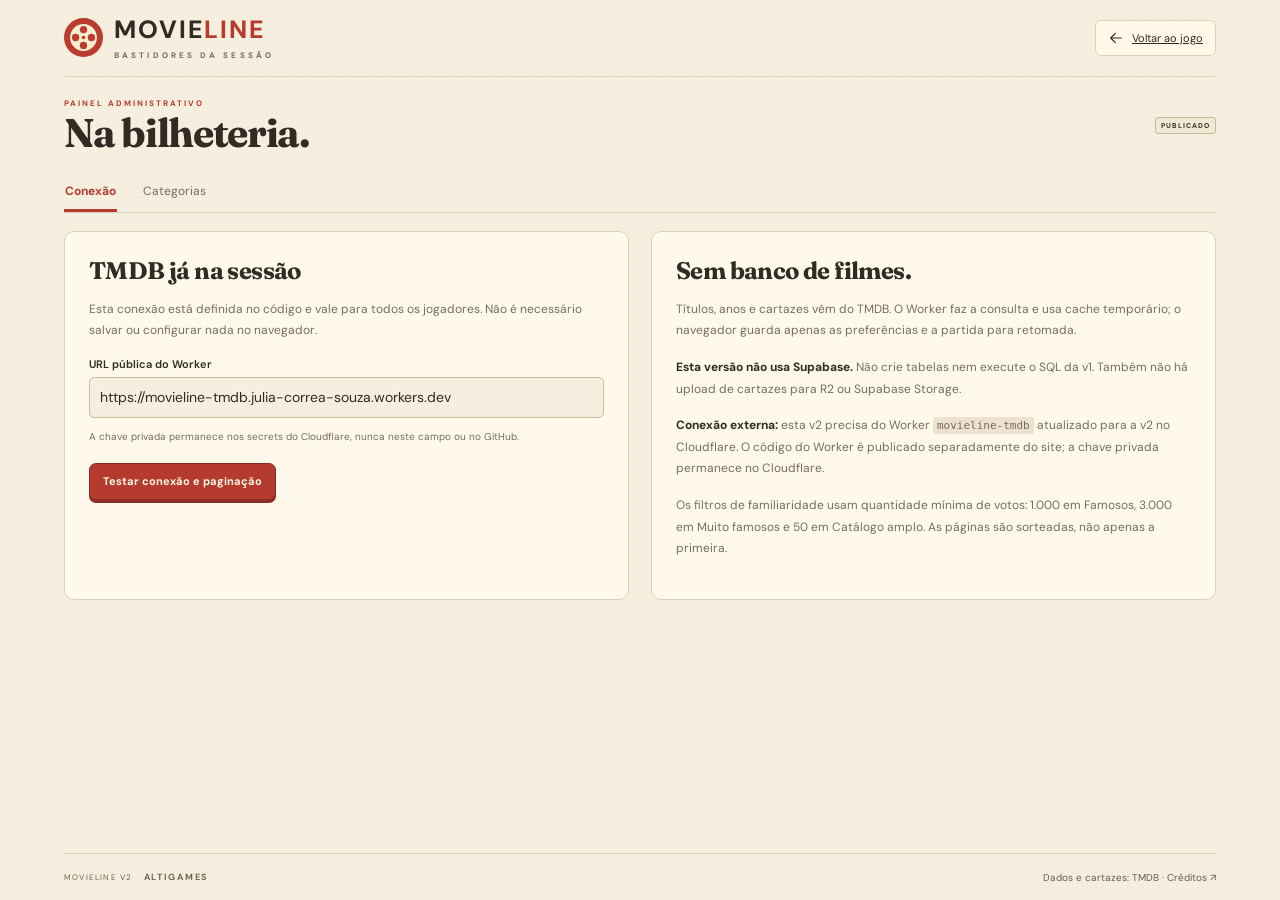
==== admin.html @ 1326c1f0 "primeira versao" ====
<!doctype html>
<html lang="pt-BR"><head><meta charset="utf-8"><meta name="viewport" content="width=device-width, initial-scale=1"><meta name="theme-color" content="#f6efdf"><title>Bilheteria - Admin Movieline</title><link rel="icon" href="./assets/favicon.svg"><link rel="stylesheet" href="./styles.css"><link rel="stylesheet" href="./admin.css"><link href="https://fonts.googleapis.com/css2?family=DM+Sans:wght@400;500;600;700&family=Fraunces:opsz,wght@9..144,600;9..144,700&display=swap" rel="stylesheet"><script type="module" src="./js/admin.js"></script></head>
<body class="admin-body"><div class="app-shell"><header class="site-header"><a class="brand" href="./index.html"><img src="./assets/favicon.svg" width="36" height="36" alt=""><span>MOVIE<span class="brand-red">LINE</span><small>BASTIDORES DA SESSÃO</small></span></a><a class="outline-button" href="./index.html"><span data-icon="arrow-left"></span>Voltar ao jogo</a></header><main class="admin-main"><div class="admin-heading"><div><div class="eyebrow">PAINEL ADMINISTRATIVO</div><h1>Na bilheteria.</h1></div><span class="mode-badge" id="admin-mode">PUBLICADO</span></div>
<div class="admin-tabs" role="tablist"><button role="tab" aria-selected="true" data-tab="connection">Conexão</button><button role="tab" aria-selected="false" data-tab="categories">Categorias</button></div>
<div class="admin-content">
<section class="admin-tab" id="tab-connection"><div class="admin-grid"><div class="admin-card"><h2>TMDB já na sessão</h2><p>Esta conexão está definida no código e vale para todos os jogadores. Não é necessário salvar ou configurar nada no navegador.</p><label class="readonly-label" for="proxy-url">URL pública do Worker</label><input id="proxy-url" type="url" readonly aria-readonly="true"><p class="connection-note">A chave privada permanece nos secrets do Cloudflare, nunca neste campo ou no GitHub.</p><div class="admin-button-row"><button class="primary-button" id="test-connection" type="button">Testar conexão e paginação</button></div><div id="connection-status" class="admin-status" role="status"></div><p id="rate-limit-status" class="catalog-warning" hidden></p></div>
<div class="admin-card"><h2>Sem banco de filmes.</h2><p>Títulos, anos e cartazes vêm do TMDB. O Worker faz a consulta e usa cache temporário; o navegador guarda apenas as preferências e a partida para retomada.</p><p><strong>Esta versão não usa Supabase.</strong> Não crie tabelas nem execute o SQL da v1. Também não há upload de cartazes para R2 ou Supabase Storage.</p><p><strong>Conexão externa:</strong> esta v2 precisa do Worker <code>movieline-tmdb</code> atualizado para a v2 no Cloudflare. O código do Worker é publicado separadamente do site; a chave privada permanece no Cloudflare.</p><p>Os filtros de familiaridade usam quantidade mínima de votos: 1.000 em Famosos, 3.000 em Muito famosos e 50 em Catálogo amplo. As páginas são sorteadas, não apenas a primeira.</p></div></div></section>
<section class="admin-tab" id="tab-categories" hidden><div class="catalog-warning" id="catalog-warning"></div><div class="admin-button-row category-admin-tools"><button class="primary-button" id="new-category">+ Nova categoria</button><button class="outline-button" id="seed-categories">Adicionar publicadas ausentes</button><button class="outline-button" id="export-categories">Exportar categories.json</button><label class="outline-button file-label">Importar JSON<input id="import-categories" type="file" accept="application/json,.json" hidden></label><button class="outline-button" id="reset-preview">Descartar prévia local</button><input id="category-search" type="search" placeholder="Buscar categoria" aria-label="Buscar categoria"></div><div class="admin-category-list" id="admin-category-list"></div></section>
</div><div class="admin-status" id="admin-status" role="status"></div></main><footer class="site-footer"><span class="footer-brand">MOVIELINE V2 <b>ALTIGAMES</b></span><button class="credits-trigger" id="credits-button">Dados e cartazes: TMDB · Créditos &#8599;</button></footer></div>
<dialog class="info-dialog" id="admin-dialog"><button class="dialog-close icon-button" id="close-dialog" aria-label="Fechar"><span data-icon="close"></span></button><div id="admin-dialog-content"></div></dialog><div class="toast" id="toast" role="status" hidden></div>
<noscript>Ative o JavaScript para usar o painel.</noscript></body></html>
---- styles.css ----
@charset "UTF-8";
:root{--paper:#f6efdf;--cream:#fff9ec;--ink:#342a24;--muted:#776c5e;--red:#b43b2e;--red-dark:#8b2d25;--gold:#d1a147;--line:#ded1b9;--mint:#dce5d6;--green:#315e4b;--shadow:0 6px 0 #ded1b8;--display:'Fraunces',Georgia,serif;--body:'DM Sans',Arial,sans-serif;--card-width:146px;--slot-width:116px;--track-height:284px}
*{box-sizing:border-box}html,body{margin:0;width:100%;height:100%;color:var(--ink);background:var(--paper)}body{font-family:var(--body);font-size:14px;background-image:radial-gradient(#b69c7320 .6px,transparent .6px);background-size:5px 5px;overflow:hidden}button,input,select,textarea{font:inherit}button,a,input,select,textarea{-webkit-tap-highlight-color:transparent}button{color:inherit;cursor:pointer}a{color:inherit}button{border:0;background:none}button:disabled{cursor:not-allowed;opacity:.45}button:focus-visible,a:focus-visible,input:focus-visible,select:focus-visible,textarea:focus-visible,[tabindex]:focus-visible{outline:3px solid #2c705c;outline-offset:4px}button,a,input{touch-action:manipulation}button{transition:background .16s,box-shadow .16s,opacity .16s,transform .16s}button:active:not(:disabled){transform:translateY(1px)}[hidden]{display:none!important}.icon{width:20px;height:20px;display:block;flex-shrink:0;stroke:currentColor;stroke-width:1.7;fill:none;stroke-linecap:round;stroke-linejoin:round}span[data-icon]{display:inline-flex;vertical-align:middle}.app-shell{height:100vh;height:100dvh;max-width:1536px;margin:0 auto;display:flex;flex-direction:column;padding:0 5%;overflow:hidden}.site-header{height:91px;flex:0 0 91px;display:flex;align-items:center;justify-content:space-between;border-bottom:1px solid var(--line);gap:20px}.brand{display:flex;align-items:center;gap:11px;text-decoration:none;font-weight:800;letter-spacing:2px;font-size:25px;line-height:1.1}.brand-red{color:var(--red)}.brand small{display:block;font-size:8px;letter-spacing:3.1px;color:var(--muted);margin-top:7px}.brand img{border-radius:50%;width:39px;height:39px}.header-middle{font-size:9px;letter-spacing:2px;color:var(--muted);display:flex;align-items:center;gap:15px}.mini-star{color:var(--red);font-size:22px}.header-actions{display:flex;gap:9px;align-items:center}.text-button{display:flex;align-items:center;gap:7px;font-size:12px;padding:10px}.icon-button{width:37px;height:37px;border:1px solid var(--line);border-radius:50%;display:inline-flex;align-items:center;justify-content:center;text-decoration:none;background:transparent}.icon-button:hover{background:#eadfc9}.text-button:hover,.plain-button:hover{text-decoration:underline;text-underline-offset:4px}#main-content{flex:1;min-height:0;position:relative}.setup-screen{height:100%;display:grid;grid-template-columns:1fr 1fr;gap:6%;align-items:center;padding:22px 0 18px}.intro{height:100%;max-height:720px;display:flex;flex-direction:column;justify-content:center;min-height:0;padding-top:6px}.eyebrow{font-size:10px;line-height:1.5;letter-spacing:2px;font-weight:700;color:var(--red);display:flex;align-items:center;gap:10px}.small-rule{width:23px;border-top:2px solid var(--red)}h1,h2,h3,p{margin:0}h1,h2{font-family:var(--display);font-weight:700}h1{font-size:clamp(48px,5vw,74px);line-height:1.07;letter-spacing:-2.6px;margin-top:17px;position:relative}h1 em{font-weight:600;color:var(--red);position:relative}h1 em:after{content:'';position:absolute;height:9px;border-bottom:2px solid var(--gold);bottom:-4px;left:0;right:0;border-radius:50%}.heading-star{position:absolute;color:var(--gold);font-size:32px;top:27%;right:1%;font-style:normal}.intro-copy{font-size:14px;line-height:1.75;color:var(--muted);margin-top:20px}.cinema-scene{position:relative;flex:0 1 330px;min-height:80px;margin:9px -20px -4px;display:flex;justify-content:center}.cinema-scene>img{width:100%;height:100%;object-fit:contain;max-height:350px}.scene-stamp{position:absolute;z-index:1;left:6%;top:15%;border:1.5px solid #9c4135;border-radius:50%;width:79px;height:79px;display:flex;flex-direction:column;align-items:center;justify-content:center;color:#9c4135;transform:rotate(-14deg);font-size:8px;letter-spacing:1.2px;gap:5px;outline:1px solid #9c4135;outline-offset:-6px}.scene-stamp b{font-size:9px}.scene-stamp span{font-size:9px;letter-spacing:4px;padding-left:4px}.intro-bottom{display:flex;gap:9px;align-items:center;justify-content:center;font-size:8px;letter-spacing:1.3px;color:var(--muted);margin-top:3px;padding:10px 0}.tiny-film{display:inline-block;width:18px;height:13px;border:2px solid var(--muted);border-left:5px dotted var(--muted);border-right:5px dotted var(--muted);transform:rotate(-15deg)}.setup-ticket{background:var(--cream);border:1px solid var(--line);border-radius:14px;box-shadow:var(--shadow);padding:27px 30px 19px;max-width:640px;width:100%;justify-self:end;position:relative}.ticket-heading{display:flex;align-items:center;justify-content:space-between;margin-bottom:23px}.ticket-heading h2{font-size:30px;letter-spacing:-1px;line-height:1.2;margin-top:5px}.ticket-heading .eyebrow{font-size:9px;letter-spacing:1.7px}.ticket-number{font-family:var(--display);font-size:13px;color:#a9977b;line-height:1.8;text-align:center}.ticket-number b{font-size:11px;letter-spacing:4px;color:var(--gold)}.counters{display:grid;grid-template-columns:1fr 1fr;gap:18px;margin-bottom:24px}.counter{min-width:0;margin:0;padding:0;border:0}.counter legend{font-size:12px;font-weight:600;margin-bottom:9px;display:flex;align-items:center;gap:6px}.counter legend .icon{width:16px;height:16px;color:var(--red)}.stepper{border:1px solid var(--line);border-radius:7px;height:47px;display:flex;align-items:center;background:var(--paper);overflow:hidden}.stepper button{font-size:22px;font-weight:400;width:39px;align-self:stretch}.stepper button:hover{background:#e7dbc3}.stepper input{min-width:0;width:100%;height:100%;font-size:23px;font-weight:700;text-align:center;border:0;background:none;color:var(--ink);appearance:textfield;-moz-appearance:textfield}.stepper input::-webkit-outer-spin-button,.stepper input::-webkit-inner-spin-button{-webkit-appearance:none;margin:0}.stepper.infinite:after{content:'\221e';position:absolute;left:50%;transform:translateX(-50%);font-size:30px;pointer-events:none}.stepper.infinite{position:relative}.stepper.infinite input{color:transparent}.infinite-control{display:flex;align-items:center;gap:7px;font-size:10px;color:var(--muted);margin-top:11px;cursor:pointer;user-select:none}.infinite-control input{position:absolute;opacity:0;width:1px;height:1px}.toggle{width:25px;height:15px;border:1px solid #cfc2aa;background:#e5dbc7;border-radius:20px;position:relative}.toggle:before{content:'';position:absolute;top:2px;left:2px;width:9px;height:9px;background:#fff9eb;border-radius:50%;transition:transform .15s}.infinite-control input:checked+.toggle{background:var(--green);border-color:var(--green)}.infinite-control input:checked+.toggle:before{transform:translateX(10px)}.infinite-control input:focus-visible+.toggle{outline:3px solid var(--green);outline-offset:3px}.infinite-control b{font-size:17px;font-weight:500;margin-left:auto;line-height:1}.category-top{display:flex;align-items:center;justify-content:space-between;gap:10px;margin-bottom:10px}.category-top h3{font-size:14px;font-weight:700}.plain-button{font-size:10px;color:var(--muted);padding:3px 0}.filter-toolbar{display:flex;align-items:center;justify-content:space-between;margin-bottom:13px;gap:10px}.segmented{border:1px solid var(--line);border-radius:5px;display:flex;padding:3px;gap:3px;background:#f3ead7}.segmented button{padding:5px 12px;border-radius:3px;font-size:11px}.segmented button.active{background:var(--green);color:white}.segmented #mode-exclude.active{background:var(--red)}.filter-key{font-size:8px;color:var(--muted);display:flex;gap:5px;align-items:center}.filter-key i{width:6px;height:6px;background:var(--green);border-radius:50%;margin-left:3px}.filter-key i.minus-key{background:var(--red)}.category-area{max-height:188px;min-height:84px;overflow-y:auto;padding:0 5px 2px 0;scrollbar-width:thin;scrollbar-color:#caba9f transparent;overscroll-behavior:contain}.category-group-title{font-size:8px;letter-spacing:1.6px;color:var(--muted);font-weight:700;margin:3px 0 8px}.category-group-title:not(:first-child){margin-top:15px}.category-chips{display:flex;flex-wrap:wrap;gap:6px}.category-chip{border:1px solid var(--line);border-radius:5px;background:#fff9ec;padding:7px 11px;font-size:11px;line-height:1;min-height:29px;display:inline-flex;gap:5px;align-items:center}.category-chip:hover{border-color:var(--green);background:#edf0e2}.category-chip.included{background:var(--mint);border-color:#789c7d;color:#2f5945}.category-chip.excluded{background:#f7e1d8;border-color:#c18372;color:#913427;text-decoration:line-through}.category-chip .chip-state{display:none;width:9px;font-size:12px;line-height:1}.category-chip.included .chip-state,.category-chip.excluded .chip-state{display:inline}.filter-summary{min-height:28px;font-size:10px;line-height:1.5;margin:12px 0 0;color:var(--muted)}.ticket-divider{position:relative;height:1px;border-top:1px dashed #ccbea2;margin:14px -30px 14px}.ticket-divider:before,.ticket-divider:after{content:'';width:16px;height:16px;border:1px solid var(--line);background:var(--paper);position:absolute;border-radius:50%;top:-9px}.ticket-divider:before{left:-9px;clip-path:inset(0 0 0 50%)}.ticket-divider:after{right:-9px;clip-path:inset(0 50% 0 0)}.session-recap{display:flex;align-items:center;gap:8px;font-size:10px;color:var(--muted);margin-bottom:12px}.session-recap .icon{width:17px;height:17px;color:var(--red)}.mode-badge{margin-left:auto;font-size:7px;font-weight:700;letter-spacing:1px;border:1px solid #c5b89d;background:#f2e9d4;padding:3px 5px;border-radius:3px;white-space:nowrap}.mode-badge.live{background:#dce7d8;color:var(--green);border-color:#aac1a1}.primary-button{display:flex;align-items:center;justify-content:center;gap:18px;background:var(--red);color:#fff8e7;border:1px solid var(--red-dark);border-radius:7px;box-shadow:0 3px 0 var(--red-dark);min-height:48px;padding:12px 19px;font-size:13px;font-weight:700}.primary-button:hover:not(:disabled){background:var(--red-dark);box-shadow:0 3px 0 #70261f}.start-button{width:100%;letter-spacing:1.5px;font-size:11px;justify-content:space-between;padding:14px 23px}.setup-note{font-size:9px;line-height:1.5;color:var(--muted);text-align:center;margin-top:12px}.error-message{font-size:12px;line-height:1.5;border:1px solid #c4937e;background:#f9e6db;color:#8a3125;padding:10px;border-radius:6px;margin-top:10px;max-height:90px;overflow:auto}.resume-button{display:block;width:100%;font-size:11px;color:var(--green);padding:12px 0 0;font-weight:600}.site-footer{height:47px;flex:0 0 47px;border-top:1px solid var(--line);display:flex;align-items:center;justify-content:space-between;gap:15px;color:#706556;font-size:9px}.footer-brand{font-size:8px;letter-spacing:1.2px}.footer-brand b{margin-left:8px;font-size:9px;letter-spacing:1.7px}.credits-trigger{font-size:10px;display:flex;gap:12px;align-items:center;color:#675d51;padding:8px 0}.credits-word{text-decoration:underline;text-underline-offset:3px;font-size:9px}.game-screen{height:100%;display:flex;flex-direction:column;padding:23px 0 18px;gap:15px}.game-topline{display:flex;align-items:center;justify-content:space-between;gap:20px}.game-topline h2{font-size:31px;letter-spacing:-1px;margin-top:5px}.game-topline h2 .mini-star{font-size:24px;margin-left:15px}.game-stats{display:flex;align-items:center;gap:30px}.game-stats>div{display:flex;flex-direction:column;gap:4px}.game-stats small{font-size:8px;letter-spacing:1.4px;color:var(--muted)}.game-stats b{font-family:var(--display);font-size:22px}.lives-stat b{color:var(--red)}.outline-button{border:1px solid var(--line);border-radius:6px;padding:9px 12px;display:inline-flex;align-items:center;justify-content:center;gap:8px;background:#fff8e9;font-size:11px;min-height:36px}.outline-button:hover{background:#e9dfc9}.outline-button .icon{width:16px;height:16px}.game-stats>.outline-button{margin-left:12px}.progress-rail{background:#e8ddc6;height:4px;border-radius:4px;overflow:hidden;flex-shrink:0}.progress-rail>div{background:var(--green);height:100%;width:0;transition:width .3s}.timeline-panel{flex:1;min-height:210px;border:1px solid var(--line);border-radius:12px;background:#fbf5e6;display:flex;flex-direction:column;overflow:hidden;position:relative}.timeline-heading{padding:17px 21px 5px;display:flex;align-items:center;justify-content:space-between;font-size:8px;letter-spacing:1.6px;color:var(--muted);flex-shrink:0}.timeline-heading>span{display:flex;gap:8px;align-items:center}.timeline-heading .icon{width:14px;height:14px}.timeline-heading .timeline-hint{font-size:10px;letter-spacing:0;color:#86765e}.timeline-scroll{overflow-x:auto;overflow-y:hidden;flex:1;min-height:0;scrollbar-width:thin;scrollbar-color:#baaa8b transparent;overscroll-behavior-x:contain;touch-action:pan-x;position:relative}.timeline-track{height:100%;min-height:170px;position:relative;isolation:isolate;width:100%;--center-y:calc(50% + 115.5px)}.timeline-track:before{content:'';position:absolute;left:0;right:0;top:var(--center-y);border-top:2px solid #cbbc9d;z-index:-1}.timeline-unit{position:absolute;top:50%;transform:translateY(-50%);width:var(--card-width);display:flex;flex-direction:column;align-items:center}.movie-card{position:relative;width:var(--card-width);height:218px;background:#fffcf3;border:1px solid #d2c3a8;border-radius:7px;box-shadow:0 4px 0 #d6c7a9;overflow:hidden;display:flex;flex-direction:column}.movie-poster{position:relative;width:100%;height:156px;overflow:hidden;background:#244b43;display:flex;align-items:center;justify-content:center;flex-shrink:0}.movie-poster img{display:block;width:100%;height:100%;object-fit:cover;position:absolute;inset:0;z-index:1}.movie-poster img.failed{display:none}.poster-fallback{height:100%;width:100%;padding:16px;display:flex;align-items:center;justify-content:center;flex-direction:column;background:repeating-linear-gradient(125deg,#ffffff08 0px,#ffffff08 1px,transparent 1px,transparent 5px);gap:12px;color:#f7eacb}.poster-fallback .icon{height:34px;width:34px;opacity:.8}.poster-fallback span{font-family:var(--display);font-size:18px;font-weight:600;line-height:1.1;text-align:center}.poster-fallback small{font-size:7px;letter-spacing:2px;opacity:.7}.card-title{padding:8px 9px;font-size:10px;font-weight:700;line-height:1.3;display:-webkit-box;-webkit-line-clamp:3;-webkit-box-orient:vertical;overflow:hidden}.card-year{position:absolute;top:142px;right:7px;background:var(--cream);border:1px solid #c9b58d;box-shadow:0 2px 0 #00000010;border-radius:4px;padding:3px 7px;font-family:var(--display);font-size:16px;font-weight:700;z-index:2}.base-label{font-size:7px;letter-spacing:1.4px;position:absolute;top:7px;left:7px;padding:5px;background:var(--paper);border-radius:2px;color:var(--ink);z-index:2}.movie-card.new-card{border:2px solid #56805b;box-shadow:0 4px 0 #6b8e68}.timeline-dot{width:9px;height:9px;background:#b4935e;border:2px solid var(--paper);outline:1px solid #b4935e;border-radius:50%;margin-top:13px;z-index:2}.timeline-slot{position:absolute;top:50%;transform:translateY(-50%);width:var(--slot-width);height:246px;display:flex;align-items:center;justify-content:center;z-index:2}.slot-button{width:62px;height:106px;display:flex;flex-direction:column;align-items:center;justify-content:center;border:1px dashed #c7b493;border-radius:7px;color:#aa916a;background:#fcf7ec80;gap:8px}.slot-button b{font-size:24px;font-weight:400}.slot-button small{font-size:8px;line-height:1.4}.slot-button:hover{background:#f2e1d0;border-color:var(--red);color:var(--red)}.timeline-slot.selected .slot-button{width:100px;height:218px;border:2px solid var(--red);box-shadow:0 3px 0 var(--red-dark);background:#fff6e6;padding:0;overflow:hidden;display:block;position:relative;color:var(--ink);cursor:grab;touch-action:none}.slot-movie-poster{height:144px}.slot-movie-poster .poster-fallback span{font-size:14px}.slot-movie-title{padding:8px 6px;font-size:9px;line-height:1.25;font-weight:700;max-height:54px;overflow:hidden}.slot-question{position:absolute;top:130px;right:5px;border-radius:3px;background:var(--red);color:white;padding:2px 6px;font-size:16px;font-weight:700;z-index:2}.timeline-slot.drop-hover .slot-button{box-shadow:0 0 0 4px #b43b2e28;border-color:var(--red);background:#f5dbcc}.timeline-bottom{padding:5px 18px 9px;display:flex;align-items:center;justify-content:space-between;flex-shrink:0;font-size:9px;color:var(--muted)}.timeline-bottom>span{display:flex;align-items:center;gap:6px}.timeline-bottom .icon{width:14px;height:14px}.timeline-nav{display:flex;gap:6px}.timeline-nav .icon-button{height:29px;width:29px;background:#f9f0de}.turn-panel{flex-shrink:0;display:grid;grid-template-columns:170px 1fr 247px;align-items:center;gap:25px;border:1px solid var(--line);border-radius:10px;background:var(--cream);padding:18px 25px;min-height:172px}.candidate{width:163px;height:138px;display:flex;gap:9px;align-items:center;cursor:grab;touch-action:none;user-select:none;position:relative;background:#e8dfc9;border:1px solid #cbbb9d;border-radius:7px;padding:8px;transform:rotate(-3deg);box-shadow:3px 4px 0 #d7c8ac}.candidate .movie-poster{width:78px;height:120px;border-radius:3px;flex-shrink:0}.candidate .poster-fallback{padding:6px;gap:8px}.candidate .poster-fallback span{font-size:13px}.candidate .poster-fallback .icon{width:22px;height:22px}.candidate .poster-fallback small{display:none}.candidate-copy{font-size:9px;font-weight:700;line-height:1.4;max-height:118px;overflow:hidden}.candidate-copy small{display:block;font-size:7px;color:var(--red);letter-spacing:1.1px;margin-bottom:7px;font-weight:700}.candidate-copy .candidate-year{font-family:var(--display);display:block;font-size:25px;margin-top:8px;color:var(--red)}.candidate.dragging{opacity:.45}.drag-ghost{position:fixed;z-index:2000;pointer-events:none;width:140px;height:175px;background:#fff6e6;border:2px solid var(--red);border-radius:7px;overflow:hidden;box-shadow:0 15px 30px #342a2450;transform:rotate(-4deg);will-change:left,top}.drag-ghost .movie-poster{height:137px}.drag-ghost .card-title{font-size:9px;padding:5px}.turn-copy .eyebrow{font-size:8px;letter-spacing:1.3px}.turn-copy h3{font-family:var(--display);font-size:24px;letter-spacing:-.5px;margin-top:7px}.turn-copy>p{font-size:11px;line-height:1.65;color:var(--muted);margin-top:8px}.placement-label{font-size:10px;line-height:1.4;color:var(--red);margin-top:10px;font-weight:700}.turn-actions{display:flex;flex-direction:column;gap:12px;align-items:stretch}.turn-actions .primary-button{font-size:11px;gap:8px;min-height:45px}.turn-actions>small{font-size:8px;color:var(--muted);text-align:center}.position-buttons{display:flex;align-items:center;justify-content:center;gap:15px}.position-buttons>span{font-size:8px;letter-spacing:1.5px;color:var(--muted)}.position-buttons .outline-button{height:29px;min-height:29px;width:35px;padding:6px}.turn-panel.correct{background:#eef0df;border-color:#90aa82}.turn-panel.correct .turn-copy h3,.turn-panel.correct .placement-label{color:var(--green)}.turn-panel.wrong{background:#f8e9dc;border-color:#cb9b84}.turn-panel.wrong .turn-copy h3{color:var(--red)}.turn-panel.revealed .candidate{cursor:default}.results-screen{height:100%;display:flex;justify-content:center;align-items:center;padding:20px}.results-ticket{width:610px;background:var(--cream);border:1px solid var(--line);border-radius:12px;padding:27px 35px;text-align:center;box-shadow:var(--shadow)}.results-ticket .eyebrow{justify-content:center}.results-emblem{font-size:50px;color:var(--gold);margin-top:6px}.results-ticket h1{font-size:49px;margin:5px 0 12px}.results-ticket>p{color:var(--muted);font-size:13px;line-height:1.6}.results-stats{display:grid;grid-template-columns:1fr 1.4fr 1fr;margin:24px 0 18px}.results-stats>div{display:flex;align-items:center;flex-direction:column;gap:7px}.results-stats>div+div{border-left:1px solid var(--line)}.results-stats b{font-family:var(--display);font-size:38px;color:var(--red)}.results-stats small{font-size:8px;letter-spacing:1px}.results-ticket .ticket-divider{margin:16px -35px}.results-ticket .primary-button{width:100%;margin-top:20px;font-size:11px;letter-spacing:1px}.results-ticket .plain-button{margin-top:17px;font-size:11px}.info-dialog{border:1px solid #c4b394;background:var(--cream);border-radius:12px;color:var(--ink);padding:32px;width:560px;max-width:calc(100vw - 30px);max-height:calc(100dvh - 40px);overflow-y:auto;box-shadow:0 16px 60px #33282433}.info-dialog::backdrop{background:#251c17aa;backdrop-filter:blur(4px)}.dialog-close{position:absolute;top:14px;right:14px;width:29px;height:29px}.info-dialog h2{font-size:30px;margin-bottom:20px;margin-right:30px}.info-dialog h3{font-family:var(--display);font-size:18px;margin:15px 0 8px}.info-dialog p{font-size:13px;line-height:1.7;color:var(--muted);margin-bottom:13px}.info-dialog strong{color:var(--ink)}.info-dialog .primary-button{width:100%;margin-top:20px}.help-step{display:flex;gap:12px;align-items:flex-start;margin-bottom:17px}.help-step>b{font-size:13px;border:1px solid #c6b698;background:var(--paper);border-radius:50%;height:30px;width:30px;display:flex;align-items:center;justify-content:center;flex-shrink:0;color:var(--red)}.help-step p{margin:0}.modal-note{padding:12px;background:var(--paper);border-radius:6px;border:1px solid var(--line)}.tmdb-logo{height:auto;width:94px;object-fit:contain;margin:8px 0 18px}.tmdb-notice{padding:15px;background:#ece6d5;border-left:3px solid var(--green);font-size:13px!important;line-height:1.5!important;color:var(--ink)!important}.dialog-actions{display:flex;gap:12px;align-items:center}.dialog-actions .primary-button{margin:0;width:auto;flex:1}.dialog-actions .outline-button{flex:1;min-height:48px}.review-list{display:grid;gap:8px;max-height:50dvh;overflow:auto;padding:4px}.review-list>div{display:flex;gap:12px;padding:8px 12px;border:1px solid var(--line);border-radius:5px;font-size:12px;align-items:center}.review-list b{font-family:var(--display);font-size:18px;color:var(--red)}.toast{position:fixed;bottom:58px;left:50%;transform:translateX(-50%);z-index:2500;background:var(--ink);color:var(--cream);padding:12px 20px;border-radius:7px;box-shadow:0 6px 25px #0002;font-size:12px;line-height:1.5;max-width:calc(100vw - 40px);width:max-content;text-align:center;pointer-events:none}.sr-only{position:absolute;width:1px;height:1px;padding:0;margin:-1px;overflow:hidden;clip:rect(0,0,0,0);white-space:nowrap;border:0}.noscript{position:fixed;inset:0;background:var(--paper);display:grid;place-items:center;padding:30px;text-align:center}.loading{pointer-events:none}.loading>span:first-child:before{content:'';display:inline-block;width:13px;height:13px;border:2px solid #fff6;border-top-color:#fff;border-radius:50%;vertical-align:middle;margin-right:10px;animation:spin .6s linear infinite}@keyframes spin{to{transform:rotate(360deg)}}
@media(min-width:1500px){.intro h1{font-size:76px}.setup-ticket{padding-top:33px;padding-bottom:25px}.category-area{max-height:205px}.cinema-scene{flex-basis:360px}}
@media(max-height:800px) and (min-width:851px){.site-header{height:73px;flex-basis:73px}.setup-screen{padding:15px 0;gap:5%}.setup-ticket{padding:20px 24px 15px}.ticket-heading{margin-bottom:16px}.ticket-heading h2{font-size:28px}.counters{margin-bottom:16px}.category-area{max-height:135px}.category-top{margin-bottom:8px}.filter-toolbar{margin-bottom:9px}.filter-summary{margin-top:9px;min-height:26px}.ticket-divider{margin:10px -24px}.session-recap{margin-bottom:10px}.setup-note{margin-top:9px}.intro h1{font-size:60px;margin-top:12px}.intro-copy{margin-top:16px;font-size:13px}.cinema-scene{flex-basis:255px;margin-top:7px}.scene-stamp{width:67px;height:67px;font-size:7px}.scene-stamp b{font-size:7px}.intro-bottom{font-size:7px}.site-footer{height:39px;flex-basis:39px}.game-screen{padding:16px 0;gap:12px}.turn-panel{min-height:150px;padding:14px 20px;gap:20px}.candidate{height:120px;width:146px}.candidate .movie-poster{height:104px;width:68px}.turn-copy h3{font-size:22px}.turn-panel{grid-template-columns:146px 1fr 232px}.timeline-heading{padding-top:12px}.game-topline h2{font-size:29px}}
@media(max-width:1100px) and (min-width:851px){.app-shell{padding:0 3%}.setup-screen{gap:3%}.header-middle{display:none}.setup-ticket{padding-left:23px;padding-right:23px}.intro h1{font-size:57px}.filter-key{display:none}.ticket-divider{margin-left:-23px;margin-right:-23px}.turn-panel{grid-template-columns:145px 1fr 214px;gap:16px}.turn-copy h3{font-size:21px}}
@media(max-width:850px){.app-shell{padding:0 5%}.site-header{height:70px;flex-basis:70px}.brand{font-size:21px;letter-spacing:1.6px}.brand img{width:33px;height:33px}.brand small{font-size:7px;letter-spacing:2.6px}.header-middle{display:none}.setup-screen{grid-template-columns:1fr;gap:0;padding:16px 0;align-content:center}.intro{display:none}.setup-ticket{width:100%;max-width:600px;justify-self:center;padding:24px 28px 18px}.category-area{max-height:200px}.ticket-heading{margin-bottom:20px}.counters{margin-bottom:20px}.category-chip{font-size:12px;padding:9px 12px}.category-group-title{font-size:9px}.site-footer{height:43px;flex-basis:43px}.footer-brand{font-size:7px;max-width:190px;line-height:1.6}.footer-brand b{display:block;margin:0}.game-topline{gap:8px;align-items:flex-end}.game-topline h2{font-size:25px}.game-topline .eyebrow{font-size:8px;letter-spacing:1.3px}.game-stats{gap:16px}.game-stats b{font-size:19px}.game-stats small{font-size:7px}.game-stats>.outline-button{margin-left:0;padding:6px 8px}.turn-panel{grid-template-columns:128px 1fr;gap:12px 18px;padding:15px 20px}.candidate{grid-row:span 2;width:126px;height:156px;display:block;padding:6px}.candidate .movie-poster{height:103px;width:112px}.candidate-copy{font-size:9px;max-height:36px;padding:5px 3px}.candidate-copy small,.candidate-year{display:none!important}.turn-copy h3{font-size:21px;margin-top:4px}.turn-copy .eyebrow{font-size:7px;letter-spacing:1px}.turn-copy>p{font-size:10px;line-height:1.5;margin-top:5px}.placement-label{font-size:9px;margin-top:6px}.turn-actions{grid-column:2;display:grid;grid-template-columns:auto 1fr;gap:8px;align-items:center}.turn-actions .position-buttons{gap:5px}.position-buttons>span{display:none}.turn-actions>small{display:none}.turn-actions .primary-button{min-height:36px;padding:8px;font-size:10px}.turn-actions .primary-button .icon{width:14px;height:14px}.timeline-heading{padding:13px 15px 5px;font-size:7px}.timeline-heading .timeline-hint{display:none}.game-screen{padding:17px 0;gap:12px}.game-topline h2 .mini-star{display:none}}
@media(max-width:520px){:root{--card-width:116px;--slot-width:91px}.app-shell{padding:0 16px}.site-header{height:63px;flex-basis:63px;gap:8px}.brand{font-size:18px;letter-spacing:1px;gap:7px}.brand img{width:30px;height:30px}.brand small{font-size:6px;letter-spacing:2.3px;margin-top:5px}.header-actions{gap:6px}.help-label{display:none}.text-button{padding:7px}.icon-button{width:31px;height:31px}.header-actions .icon{width:17px;height:17px}.setup-screen{padding:12px 0;align-content:center}.setup-ticket{padding:20px 20px 15px;border-radius:10px}.ticket-heading h2{font-size:27px}.ticket-heading .eyebrow{font-size:8px;letter-spacing:1.5px}.ticket-heading{margin-bottom:18px}.ticket-number{font-size:11px}.counters{gap:14px;margin-bottom:20px}.counter legend{font-size:11px}.stepper{height:43px}.stepper input{font-size:24px}.stepper button{width:35px}.infinite-control{font-size:9px;gap:6px;margin-top:10px}.category-top h3{font-size:13px}.plain-button{font-size:9px}.filter-key{font-size:7px;gap:4px}.filter-toolbar{margin-bottom:10px}.segmented button{padding:5px 10px;font-size:10px}.category-area{max-height:176px;min-height:75px}.category-chip{font-size:10px;min-height:29px;padding:8px 10px}.category-group-title{font-size:8px;letter-spacing:1.3px;margin-bottom:8px}.category-chips{gap:6px}.filter-summary{font-size:9px;margin-top:10px;min-height:27px}.ticket-divider{margin:10px -20px 12px}.session-recap{font-size:9px;gap:5px;margin-bottom:11px}.session-recap .icon{width:15px}.mode-badge{font-size:6px;letter-spacing:.5px}.start-button{font-size:10px;letter-spacing:1px;min-height:46px;padding:12px 17px}.setup-note{font-size:8px;margin-top:11px}.site-footer{height:42px;flex-basis:42px}.footer-brand{font-size:6px;letter-spacing:.5px}.footer-brand b{font-size:8px;letter-spacing:1px}.credits-trigger{font-size:9px;gap:5px;flex-wrap:wrap;justify-content:flex-end;max-width:160px}.credits-word{font-size:8px}.game-screen{padding:13px 0 10px;gap:10px}.game-topline{align-items:center;flex-wrap:wrap}.game-topline>div:first-child{width:100%;display:flex;justify-content:space-between;align-items:center}.game-topline h2{font-size:23px;margin:0}.game-topline .eyebrow{font-size:7px;order:2;letter-spacing:.6px;max-width:95px;text-align:right;display:block}.game-stats{width:100%;gap:23px;margin-top:2px;align-items:center}.game-stats>div{gap:3px}.game-stats small{font-size:7px;letter-spacing:1px}.game-stats b{font-size:19px}.game-stats>.outline-button{margin-left:auto;padding:5px 9px;font-size:10px;min-height:30px}.game-stats>.outline-button .icon{width:13px}.timeline-panel{min-height:220px;border-radius:8px}.timeline-heading{font-size:6px;letter-spacing:1px;padding:11px 10px 2px}.timeline-heading .icon{width:11px;height:11px}.movie-card{height:186px}.movie-poster{height:129px}.card-title{font-size:9px;line-height:1.3;padding:7px}.card-year{top:117px;font-size:14px;padding:2px 5px}.base-label{font-size:6px;padding:4px;letter-spacing:1px;top:5px;left:5px}.timeline-track{--center-y:calc(50% + 98.5px)}.timeline-dot{margin-top:11px;width:7px;height:7px}.timeline-slot{height:210px}.slot-button{width:46px;height:92px}.slot-button small{font-size:7px}.timeline-slot.selected .slot-button{width:78px;height:182px}.slot-movie-poster{height:121px}.slot-question{top:108px;font-size:14px}.slot-movie-title{font-size:8px;padding:7px 4px}.timeline-bottom{padding:4px 10px 7px;font-size:7px}.timeline-bottom .icon{width:11px}.timeline-nav .icon-button{height:26px;width:26px}.turn-panel{grid-template-columns:88px 1fr;gap:9px 12px;padding:13px 12px;min-height:165px}.candidate{width:88px;height:133px;padding:5px;border-radius:5px;grid-row:span 2}.candidate .movie-poster{width:76px;height:90px}.candidate-copy{font-size:8px;max-height:31px;line-height:1.3;padding:5px 0}.candidate .poster-fallback span{font-size:11px}.candidate .poster-fallback .icon{width:19px;height:19px}.turn-copy .eyebrow{font-size:6px;letter-spacing:.65px}.turn-copy h3{font-size:19px;line-height:1.12;margin-top:5px}.turn-copy>p{font-size:9px;margin-top:5px;line-height:1.4}.turn-copy>p br{display:none}.placement-label{font-size:8px;line-height:1.4;margin-top:5px}.turn-actions{gap:7px}.position-buttons .outline-button{width:24px;min-height:27px;height:27px;padding:4px}.turn-actions .primary-button{font-size:9px;padding:7px 5px;gap:5px;min-height:34px;border-radius:5px}.turn-actions .primary-button .icon{width:12px;height:12px}.results-screen{padding:14px 0}.results-ticket{padding:23px 20px}.results-ticket h1{font-size:40px}.results-ticket .eyebrow{font-size:8px;letter-spacing:1.5px}.results-stats b{font-size:30px}.results-stats small{font-size:7px;letter-spacing:0}.results-ticket>p{font-size:11px}.results-ticket .ticket-divider{margin-left:-20px;margin-right:-20px}.info-dialog{padding:25px 22px}.info-dialog h2{font-size:26px}.info-dialog p{font-size:12px}.info-dialog .dialog-close{top:10px;right:10px}}
@media(max-height:720px) and (max-width:850px){.site-header{height:55px;flex-basis:55px}.setup-screen{padding:10px 0}.setup-ticket{padding-top:15px;padding-bottom:12px}.ticket-heading{margin-bottom:12px}.ticket-heading h2{font-size:25px}.counters{margin-bottom:14px}.category-area{max-height:122px}.category-top{margin-bottom:8px}.filter-toolbar{margin-bottom:8px}.filter-summary{min-height:24px;margin-top:8px}.ticket-divider{margin-top:8px;margin-bottom:9px}.session-recap{margin-bottom:8px}.setup-note{margin-top:8px}.site-footer{height:36px;flex-basis:36px}.game-screen{gap:8px;padding-top:10px}.game-topline h2{font-size:21px}.turn-panel{min-height:140px;padding:10px;gap:7px 10px}.candidate{height:117px}.candidate .movie-poster{height:77px}.turn-copy h3{font-size:17px}.timeline-panel{min-height:192px}.timeline-heading{padding-top:8px}.timeline-bottom{padding-bottom:5px}.movie-card{height:164px}.movie-poster{height:111px}.card-year{top:100px}.timeline-track{--center-y:calc(50% + 86px)}.timeline-slot.selected .slot-button{height:160px}.slot-movie-poster{height:102px}.slot-question{top:91px}.timeline-dot{margin-top:8px}.game-stats b{font-size:17px}.game-stats{gap:22px}.results-emblem{font-size:35px}.results-ticket h1{font-size:35px}.results-stats{margin:15px 0}.results-ticket .primary-button{margin-top:12px}.results-ticket .plain-button{margin-top:12px}}
/* Compact-height layouts keep the controls in the viewport; only category/review lists scroll. */
@media(max-height:680px) and (min-width:851px){.site-header{height:57px;flex-basis:57px}.setup-ticket{padding:12px 20px}.ticket-heading{margin-bottom:9px}.ticket-heading h2{font-size:24px}.ticket-heading .eyebrow{display:none}.counters{margin-bottom:10px}.stepper{height:36px}.infinite-control{margin-top:7px}.category-area{max-height:79px}.filter-summary{min-height:16px;margin-top:6px;font-size:9px}.filter-toolbar{margin-bottom:6px}.ticket-divider{margin:7px -20px}.session-recap{margin-bottom:7px}.primary-button{min-height:39px;padding:8px 16px}.setup-note{margin-top:7px;font-size:8px}.intro h1{font-size:45px}.intro-copy{font-size:12px;margin-top:12px}.cinema-scene{flex-basis:190px}.game-screen{gap:8px;padding:10px 0}.game-topline h2{font-size:22px}.game-stats b{font-size:18px}.game-topline .eyebrow{font-size:7px}.turn-panel{min-height:113px;padding:9px 15px;grid-template-columns:120px 1fr 220px}.candidate{width:120px;height:91px}.candidate .movie-poster{width:50px;height:75px}.candidate-copy{font-size:8px}.candidate-copy small{font-size:6px}.turn-copy h3{font-size:20px;margin-top:4px}.turn-copy>p{font-size:10px;margin-top:4px}.placement-label{margin-top:5px}.turn-actions{gap:7px}.turn-actions .primary-button{min-height:35px}.movie-card{height:161px}.movie-poster{height:112px}.card-year{top:100px}.timeline-slot.selected .slot-button{height:158px}.slot-movie-poster{height:104px}.slot-question{top:90px}.timeline-track{--center-y:calc(50% + 84px)}.timeline-dot{margin-top:7px}.timeline-heading{padding:7px 13px 0}.timeline-bottom{padding-bottom:4px}.timeline-panel{min-height:170px}}
@media(max-height:520px) and (max-width:850px) and (orientation:landscape){.app-shell{padding:0 20px}.site-header{height:46px;flex-basis:46px}.site-footer{height:27px;flex-basis:27px}.brand{font-size:17px}.brand img{width:26px;height:26px}.brand small{display:none}.setup-screen{padding:8px 0}.setup-ticket{max-width:900px;padding:13px 20px;box-shadow:0 3px 0 #ded1b8}.ticket-heading{margin-bottom:8px}.ticket-heading h2{font-size:23px}.ticket-heading .eyebrow,.ticket-number{display:none}#setup-form{display:grid;grid-template-columns:1fr 1.15fr;gap:6px 22px}.counters{grid-column:1;grid-row:1/span 3;margin:0;align-self:center;gap:12px}.category-top{grid-column:2;grid-row:1;margin:0}.filter-toolbar{grid-column:2;grid-row:2;margin:0}.category-area{grid-column:2;grid-row:3;max-height:76px;min-height:65px}.category-chip{font-size:9px;padding:6px 8px;min-height:25px}.category-group-title{font-size:7px;margin:2px 0 5px}.filter-summary{grid-column:2;grid-row:4;font-size:8px;min-height:0;margin:0}.ticket-divider{display:none}.session-recap{grid-column:1;grid-row:4;font-size:9px;align-self:center;margin:0}.start-button{grid-column:1;grid-row:5;min-height:34px;padding:7px 15px;font-size:9px}.setup-note{grid-column:2;grid-row:5;margin:0;align-self:center;font-size:8px}.error-message{grid-column:1/-1;font-size:10px;margin:0}.resume-button{position:absolute;right:20px;top:18px;width:auto;padding:0;font-size:10px}.game-screen{padding:8px 0;display:grid;grid-template-columns:1fr 210px;grid-template-rows:44px 3px 1fr;gap:6px 12px}.game-topline{grid-column:1/-1;flex-wrap:nowrap}.game-topline h2{font-size:22px}.game-topline>div:first-child{display:block;width:auto}.game-topline .eyebrow{display:none}.game-stats{width:auto;gap:20px;margin:0}.game-stats b{font-size:18px}.progress-rail{grid-column:1/-1}.timeline-panel{grid-column:1;min-height:0}.turn-panel{grid-column:2;grid-row:3;display:flex;flex-direction:column;padding:10px;gap:6px;min-height:0;justify-content:center}.candidate{display:flex;width:175px;height:60px;padding:4px;gap:8px;transform:rotate(-2deg)}.candidate .movie-poster{height:50px;width:38px}.candidate-copy{font-size:9px;max-height:47px}.turn-copy{width:100%}.turn-copy .eyebrow{display:none}.turn-copy h3{font-size:17px;margin:0}.turn-copy>p{font-size:9px;line-height:1.3;margin-top:4px}.placement-label{font-size:8px;margin-top:4px}.turn-actions{display:grid;grid-template-columns:auto 1fr;gap:6px;width:100%}.turn-actions .primary-button{min-height:29px;font-size:9px;padding:5px;gap:4px}.turn-actions .primary-button .icon{width:11px}.position-buttons .outline-button{width:24px;min-height:25px;height:25px}.turn-actions>small{display:none}.movie-card{height:143px;width:104px}.movie-poster{height:99px}.card-year{top:88px;font-size:13px}.card-title{font-size:8px;padding:6px}.timeline-track{--center-y:calc(50% + 74.5px)}.timeline-unit{--card-width:104px}.timeline-dot{margin-top:6px}.timeline-slot.selected .slot-button{height:140px;width:74px}.slot-movie-poster{height:94px}.slot-question{top:82px}.slot-movie-title{font-size:7px}.timeline-heading{padding:5px 10px 0}.timeline-bottom{padding:2px 10px 4px}.timeline-nav .icon-button{width:24px;height:24px}.results-ticket{padding:15px 25px}.results-screen{padding:8px 0}.results-ticket h1{font-size:29px;margin:4px 0}.results-emblem{display:none}.results-stats{margin:10px 0}.results-stats b{font-size:25px}.results-ticket .primary-button{margin-top:8px;min-height:32px;padding:7px}.results-ticket .plain-button{margin-top:10px}}
@media(prefers-reduced-motion:reduce){*,*:before,*:after{scroll-behavior:auto!important;animation-duration:.01ms!important;transition-duration:.01ms!important}}

.timeline-slot.selected .slot-button{translate:0 -11px}
@media(max-width:520px){.timeline-slot.selected .slot-button{translate:0 -9px}}

@media(max-height:650px){.setup-ticket:has(#setup-error:not([hidden])) .category-area{min-height:24px;max-height:36px}#setup-error{max-height:78px;overflow:auto}}
/* v2: keep the approved layout; let only the category list shrink for the new filter. */
.setup-ticket{display:flex;flex-direction:column;max-height:100%}
.setup-ticket #setup-form{display:flex;flex-direction:column;min-height:0}
.setup-ticket #setup-form>:not(.category-area){flex-shrink:0}
.setup-ticket .category-area{flex:1 1 auto;min-height:38px}
.fame-row{display:flex;align-items:center;gap:10px;min-height:31px;margin:6px 0 0;font-size:11px}
.fame-row label{white-space:nowrap;font-weight:600}
.fame-row select{flex:1;min-width:0;max-width:100%;height:31px;border:1px solid var(--line);border-radius:5px;padding:4px 8px;color:var(--ink);background:var(--paper);font-size:11px;cursor:pointer}
@media(max-height:740px){.fame-row{min-height:26px;margin-top:3px;font-size:10px}.fame-row select{height:26px;font-size:10px;padding:3px 5px}}
@media(max-width:520px){.fame-row{min-height:28px;font-size:10px;gap:7px}.fame-row select{height:28px;font-size:10px}.setup-ticket .category-area{min-height:32px}}
.setup-screen{min-height:0;grid-template-rows:minmax(0,1fr)}
.setup-ticket{min-height:0}
.ticket-heading{flex-shrink:0}
@media(max-height:520px) and (max-width:850px) and (orientation:landscape){
  .setup-ticket #setup-form{display:grid;grid-template-columns:1fr 1.15fr;grid-template-rows:auto auto minmax(32px,1fr) auto auto auto;gap:5px 22px}
  .setup-ticket .category-area{grid-column:2;grid-row:3 / span 2;min-height:38px;max-height:100px}
  .fame-row{grid-column:1;grid-row:4;margin:0}
  .session-recap{grid-column:1;grid-row:5}
  .filter-summary{grid-column:2;grid-row:5}
  .start-button{grid-column:1;grid-row:6}
  .setup-note{grid-column:2;grid-row:6}
}
@media(max-width:520px) and (max-height:600px) and (orientation:portrait){
  .ticket-heading .eyebrow{display:none}
  .ticket-heading{margin-bottom:9px}
  .counters{margin-bottom:10px}
  .stepper{height:38px}
  .infinite-control{margin-top:8px}
  .filter-summary{min-height:20px;margin-top:5px;font-size:9px}
  .setup-ticket .category-area{min-height:60px}
}
---- admin.css ----
.admin-main{display:flex;flex:1;min-height:0;flex-direction:column;padding:20px 0 13px}.admin-heading{display:flex;justify-content:space-between;align-items:center;gap:15px;margin-bottom:18px}.admin-heading h1{font-size:40px;margin-top:3px;letter-spacing:-1.3px}.admin-heading .eyebrow{font-size:8px}.admin-tabs{display:flex;border-bottom:1px solid var(--line);gap:25px;margin-bottom:18px;flex-shrink:0}.admin-tabs button{padding:10px 1px;font-size:12px;border-bottom:3px solid transparent;color:var(--muted)}.admin-tabs button[aria-selected=true]{color:var(--red);border-bottom-color:var(--red);font-weight:700}.admin-content{flex:1;min-height:0;overflow-y:auto;scrollbar-width:thin;scrollbar-color:#c6b594 transparent;padding-bottom:6px}.admin-grid{display:grid;grid-template-columns:1fr 1fr;gap:22px}.admin-card{background:var(--cream);border:1px solid var(--line);border-radius:10px;padding:24px}.admin-card h2{font-size:24px;letter-spacing:-.6px;margin-bottom:14px}.admin-card p{font-size:12px;line-height:1.8;color:var(--muted);margin-bottom:15px}.admin-card strong{color:var(--ink)}.admin-body code{font-size:11px;background:#ece2cd;padding:2px 4px;border-radius:3px;overflow-wrap:anywhere}.admin-body form>label,.category-form>label{display:block;font-size:11px;font-weight:600;line-height:1.5;margin:14px 0}.admin-body input:not([type=checkbox]),.admin-body select,.admin-body textarea{display:block;border:1px solid #cbbc9e;border-radius:5px;padding:10px;width:100%;color:var(--ink);background:#fffdf7;margin-top:6px;min-height:41px}.admin-body textarea{min-height:75px;resize:vertical}.admin-body form>small{display:block;font-size:10px;line-height:1.6;color:var(--muted);margin:10px 0}.admin-button-row{display:flex;gap:10px;align-items:center;flex-wrap:wrap;margin-top:17px;margin-bottom:16px}.admin-button-row .primary-button{font-size:11px;min-height:37px;padding:9px 13px}.admin-status{font-size:12px;color:var(--green);line-height:1.6;margin-top:8px;flex-shrink:0}.admin-status.error{color:var(--red)}.catalog-warning{font-size:11px;color:var(--muted);padding:12px;border:1px solid var(--line);border-radius:6px;background:#fff4d8;line-height:1.5}.category-admin-tools{margin-top:14px}.category-admin-tools .outline-button{font-size:10px}.category-admin-tools input[type=search]{width:auto;flex:1;min-width:150px;min-height:36px;margin:0;font-size:11px}.admin-category-list{display:grid;grid-template-columns:repeat(2,1fr);gap:10px}.admin-category-row{display:flex;justify-content:space-between;align-items:center;padding:14px 16px;gap:15px;border:1px solid var(--line);border-radius:7px;background:var(--cream)}.admin-category-row b{font-size:12px}.admin-category-row p{font-size:10px;margin-top:5px;color:var(--muted);line-height:1.5;overflow-wrap:anywhere}.admin-category-row .outline-button{font-size:10px;flex-shrink:0}.category-form h2{margin-bottom:15px}.category-form .form-row{display:grid;grid-template-columns:1fr 1fr;gap:12px}.category-form .form-row>label{font-size:11px;font-weight:600}.category-form .checkbox-label{display:flex;align-items:center;gap:8px;margin:14px 0}.category-form .checkbox-label input{width:auto}.category-form .dialog-actions{margin-top:20px}.category-form .danger-button{color:var(--red);font-size:11px;text-decoration:underline;padding:12px 0}.category-form .form-note{font-size:11px;line-height:1.6}.file-label{cursor:pointer}.admin-body .info-dialog .primary-button{margin:0;font-size:11px}.admin-body .site-header{flex-basis:77px;height:77px}.admin-body #admin-status:empty{display:none}@media(max-width:850px){.admin-body .site-header{height:63px;flex-basis:63px}.admin-grid{grid-template-columns:1fr}.admin-category-list{grid-template-columns:1fr}.admin-heading h1{font-size:34px}.admin-tabs{gap:17px}.admin-tabs button{font-size:11px}.admin-card{padding:20px}.admin-main{padding-top:17px}.admin-heading{margin-bottom:10px}}@media(max-width:520px){.admin-tabs{gap:14px;margin-bottom:13px}.admin-tabs button{font-size:9px;padding:9px 0}.admin-heading h1{font-size:30px}.admin-card h2{font-size:23px}.admin-card p{font-size:11px}.admin-card{padding:18px}.admin-grid{gap:15px}.admin-body .site-header .outline-button{font-size:9px;padding:7px}.admin-body .site-header .outline-button .icon{width:13px}.admin-button-row{gap:8px}.admin-button-row .outline-button{font-size:9px;padding:8px}.admin-button-row .primary-button{font-size:10px}.catalog-warning{font-size:10px}.admin-body .app-shell{padding:0 14px}.admin-category-row{padding:12px}.category-form .form-row{grid-template-columns:1fr;gap:10px}}.readonly-label{display:block;font-size:11px;font-weight:600}
.admin-card .connection-note{font-size:10px;margin-top:10px}
.admin-card input[readonly]{background:var(--paper);overflow-wrap:anywhere}
#rate-limit-status{margin-top:14px;font-size:11px}
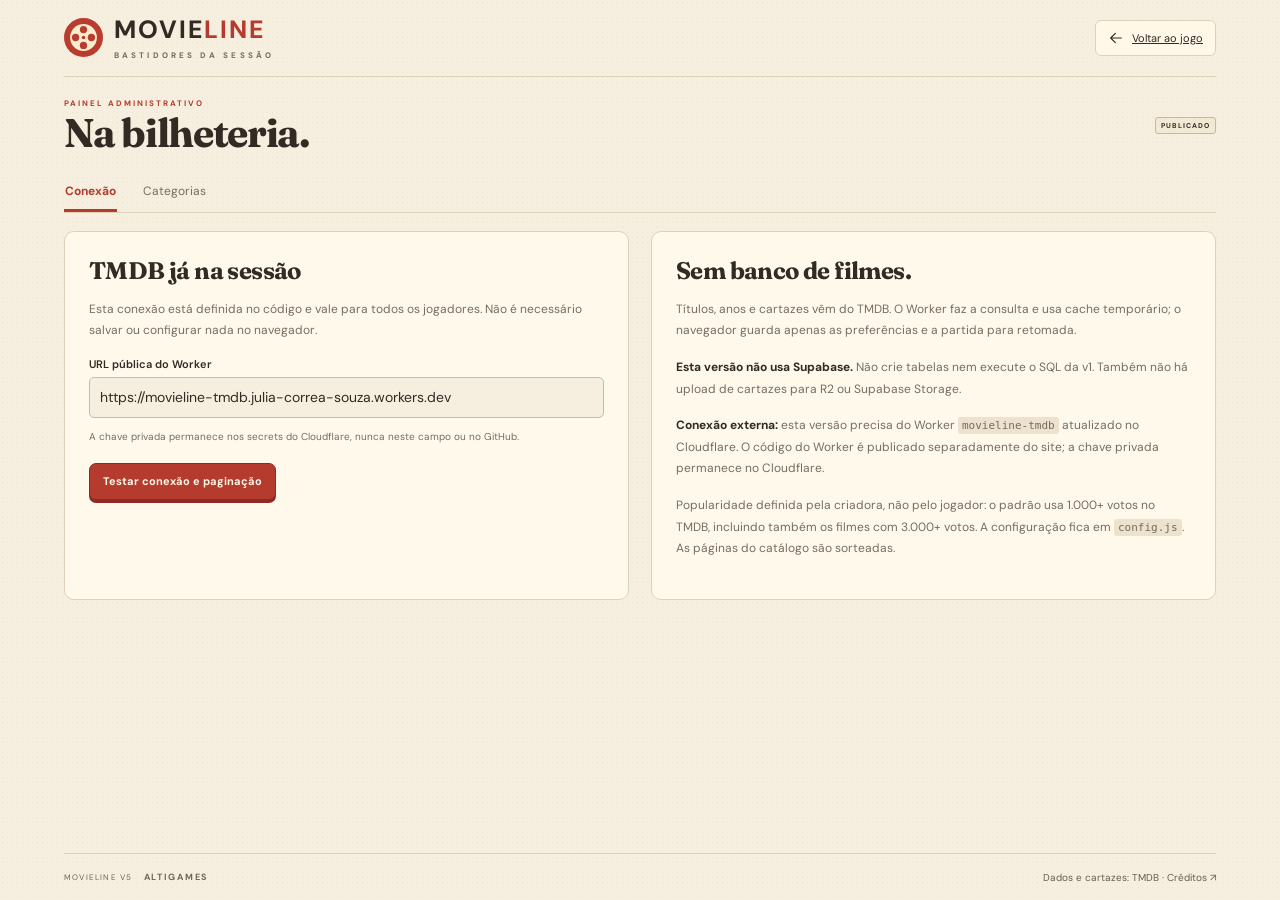
==== commit f118b7a0: "Atualiza Movieline para v5" ====
--- a/admin.html
+++ b/admin.html
@@ -1,11 +1,11 @@
 <!doctype html>
-<html lang="pt-BR"><head><meta charset="utf-8"><meta name="viewport" content="width=device-width, initial-scale=1"><meta name="theme-color" content="#f6efdf"><title>Bilheteria - Admin Movieline</title><link rel="icon" href="./assets/favicon.svg"><link rel="stylesheet" href="./styles.css"><link rel="stylesheet" href="./admin.css"><link href="https://fonts.googleapis.com/css2?family=DM+Sans:wght@400;500;600;700&family=Fraunces:opsz,wght@9..144,600;9..144,700&display=swap" rel="stylesheet"><script type="module" src="./js/admin.js"></script></head>
+<html lang="pt-BR"><head><meta charset="utf-8"><meta name="robots" content="noindex, nofollow, noarchive"><meta name="viewport" content="width=device-width, initial-scale=1"><meta name="theme-color" content="#f6efdf"><title>Bilheteria - Admin Movieline</title><link rel="icon" href="./assets/favicon.svg"><link rel="stylesheet" href="./styles.css"><link rel="stylesheet" href="./admin.css"><link href="https://fonts.googleapis.com/css2?family=DM+Sans:wght@400;500;600;700&family=Fraunces:opsz,wght@9..144,600;9..144,700&display=swap" rel="stylesheet"><script type="module" src="./js/admin.js"></script></head>
 <body class="admin-body"><div class="app-shell"><header class="site-header"><a class="brand" href="./index.html"><img src="./assets/favicon.svg" width="36" height="36" alt=""><span>MOVIE<span class="brand-red">LINE</span><small>BASTIDORES DA SESSÃO</small></span></a><a class="outline-button" href="./index.html"><span data-icon="arrow-left"></span>Voltar ao jogo</a></header><main class="admin-main"><div class="admin-heading"><div><div class="eyebrow">PAINEL ADMINISTRATIVO</div><h1>Na bilheteria.</h1></div><span class="mode-badge" id="admin-mode">PUBLICADO</span></div>
 <div class="admin-tabs" role="tablist"><button role="tab" aria-selected="true" data-tab="connection">Conexão</button><button role="tab" aria-selected="false" data-tab="categories">Categorias</button></div>
 <div class="admin-content">
 <section class="admin-tab" id="tab-connection"><div class="admin-grid"><div class="admin-card"><h2>TMDB já na sessão</h2><p>Esta conexão está definida no código e vale para todos os jogadores. Não é necessário salvar ou configurar nada no navegador.</p><label class="readonly-label" for="proxy-url">URL pública do Worker</label><input id="proxy-url" type="url" readonly aria-readonly="true"><p class="connection-note">A chave privada permanece nos secrets do Cloudflare, nunca neste campo ou no GitHub.</p><div class="admin-button-row"><button class="primary-button" id="test-connection" type="button">Testar conexão e paginação</button></div><div id="connection-status" class="admin-status" role="status"></div><p id="rate-limit-status" class="catalog-warning" hidden></p></div>
-<div class="admin-card"><h2>Sem banco de filmes.</h2><p>Títulos, anos e cartazes vêm do TMDB. O Worker faz a consulta e usa cache temporário; o navegador guarda apenas as preferências e a partida para retomada.</p><p><strong>Esta versão não usa Supabase.</strong> Não crie tabelas nem execute o SQL da v1. Também não há upload de cartazes para R2 ou Supabase Storage.</p><p><strong>Conexão externa:</strong> esta v2 precisa do Worker <code>movieline-tmdb</code> atualizado para a v2 no Cloudflare. O código do Worker é publicado separadamente do site; a chave privada permanece no Cloudflare.</p><p>Os filtros de familiaridade usam quantidade mínima de votos: 1.000 em Famosos, 3.000 em Muito famosos e 50 em Catálogo amplo. As páginas são sorteadas, não apenas a primeira.</p></div></div></section>
+<div class="admin-card"><h2>Sem banco de filmes.</h2><p>Títulos, anos e cartazes vêm do TMDB. O Worker faz a consulta e usa cache temporário; o navegador guarda apenas as preferências e a partida para retomada.</p><p><strong>Esta versão não usa Supabase.</strong> Não crie tabelas nem execute o SQL da v1. Também não há upload de cartazes para R2 ou Supabase Storage.</p><p><strong>Conexão externa:</strong> esta versão precisa do Worker <code>movieline-tmdb</code> atualizado no Cloudflare. O código do Worker é publicado separadamente do site; a chave privada permanece no Cloudflare.</p><p>Popularidade definida pela criadora, não pelo jogador: o padrão usa 1.000+ votos no TMDB, incluindo também os filmes com 3.000+ votos. A configuração fica em <code>config.js</code>. As páginas do catálogo são sorteadas.</p></div></div></section>
 <section class="admin-tab" id="tab-categories" hidden><div class="catalog-warning" id="catalog-warning"></div><div class="admin-button-row category-admin-tools"><button class="primary-button" id="new-category">+ Nova categoria</button><button class="outline-button" id="seed-categories">Adicionar publicadas ausentes</button><button class="outline-button" id="export-categories">Exportar categories.json</button><label class="outline-button file-label">Importar JSON<input id="import-categories" type="file" accept="application/json,.json" hidden></label><button class="outline-button" id="reset-preview">Descartar prévia local</button><input id="category-search" type="search" placeholder="Buscar categoria" aria-label="Buscar categoria"></div><div class="admin-category-list" id="admin-category-list"></div></section>
-</div><div class="admin-status" id="admin-status" role="status"></div></main><footer class="site-footer"><span class="footer-brand">MOVIELINE V2 <b>ALTIGAMES</b></span><button class="credits-trigger" id="credits-button">Dados e cartazes: TMDB · Créditos &#8599;</button></footer></div>
+</div><div class="admin-status" id="admin-status" role="status"></div></main><footer class="site-footer"><span class="footer-brand">MOVIELINE V5 <b>ALTIGAMES</b></span><button class="credits-trigger" id="credits-button">Dados e cartazes: TMDB · Créditos &#8599;</button></footer></div>
 <dialog class="info-dialog" id="admin-dialog"><button class="dialog-close icon-button" id="close-dialog" aria-label="Fechar"><span data-icon="close"></span></button><div id="admin-dialog-content"></div></dialog><div class="toast" id="toast" role="status" hidden></div>
 <noscript>Ative o JavaScript para usar o painel.</noscript></body></html>
--- a/styles.css
+++ b/styles.css
@@ -16,34 +16,3 @@
 @media(max-width:520px){.timeline-slot.selected .slot-button{translate:0 -9px}}
 
 @media(max-height:650px){.setup-ticket:has(#setup-error:not([hidden])) .category-area{min-height:24px;max-height:36px}#setup-error{max-height:78px;overflow:auto}}
-/* v2: keep the approved layout; let only the category list shrink for the new filter. */
-.setup-ticket{display:flex;flex-direction:column;max-height:100%}
-.setup-ticket #setup-form{display:flex;flex-direction:column;min-height:0}
-.setup-ticket #setup-form>:not(.category-area){flex-shrink:0}
-.setup-ticket .category-area{flex:1 1 auto;min-height:38px}
-.fame-row{display:flex;align-items:center;gap:10px;min-height:31px;margin:6px 0 0;font-size:11px}
-.fame-row label{white-space:nowrap;font-weight:600}
-.fame-row select{flex:1;min-width:0;max-width:100%;height:31px;border:1px solid var(--line);border-radius:5px;padding:4px 8px;color:var(--ink);background:var(--paper);font-size:11px;cursor:pointer}
-@media(max-height:740px){.fame-row{min-height:26px;margin-top:3px;font-size:10px}.fame-row select{height:26px;font-size:10px;padding:3px 5px}}
-@media(max-width:520px){.fame-row{min-height:28px;font-size:10px;gap:7px}.fame-row select{height:28px;font-size:10px}.setup-ticket .category-area{min-height:32px}}
-.setup-screen{min-height:0;grid-template-rows:minmax(0,1fr)}
-.setup-ticket{min-height:0}
-.ticket-heading{flex-shrink:0}
-@media(max-height:520px) and (max-width:850px) and (orientation:landscape){
-  .setup-ticket #setup-form{display:grid;grid-template-columns:1fr 1.15fr;grid-template-rows:auto auto minmax(32px,1fr) auto auto auto;gap:5px 22px}
-  .setup-ticket .category-area{grid-column:2;grid-row:3 / span 2;min-height:38px;max-height:100px}
-  .fame-row{grid-column:1;grid-row:4;margin:0}
-  .session-recap{grid-column:1;grid-row:5}
-  .filter-summary{grid-column:2;grid-row:5}
-  .start-button{grid-column:1;grid-row:6}
-  .setup-note{grid-column:2;grid-row:6}
-}
-@media(max-width:520px) and (max-height:600px) and (orientation:portrait){
-  .ticket-heading .eyebrow{display:none}
-  .ticket-heading{margin-bottom:9px}
-  .counters{margin-bottom:10px}
-  .stepper{height:38px}
-  .infinite-control{margin-top:8px}
-  .filter-summary{min-height:20px;margin-top:5px;font-size:9px}
-  .setup-ticket .category-area{min-height:60px}
-}
